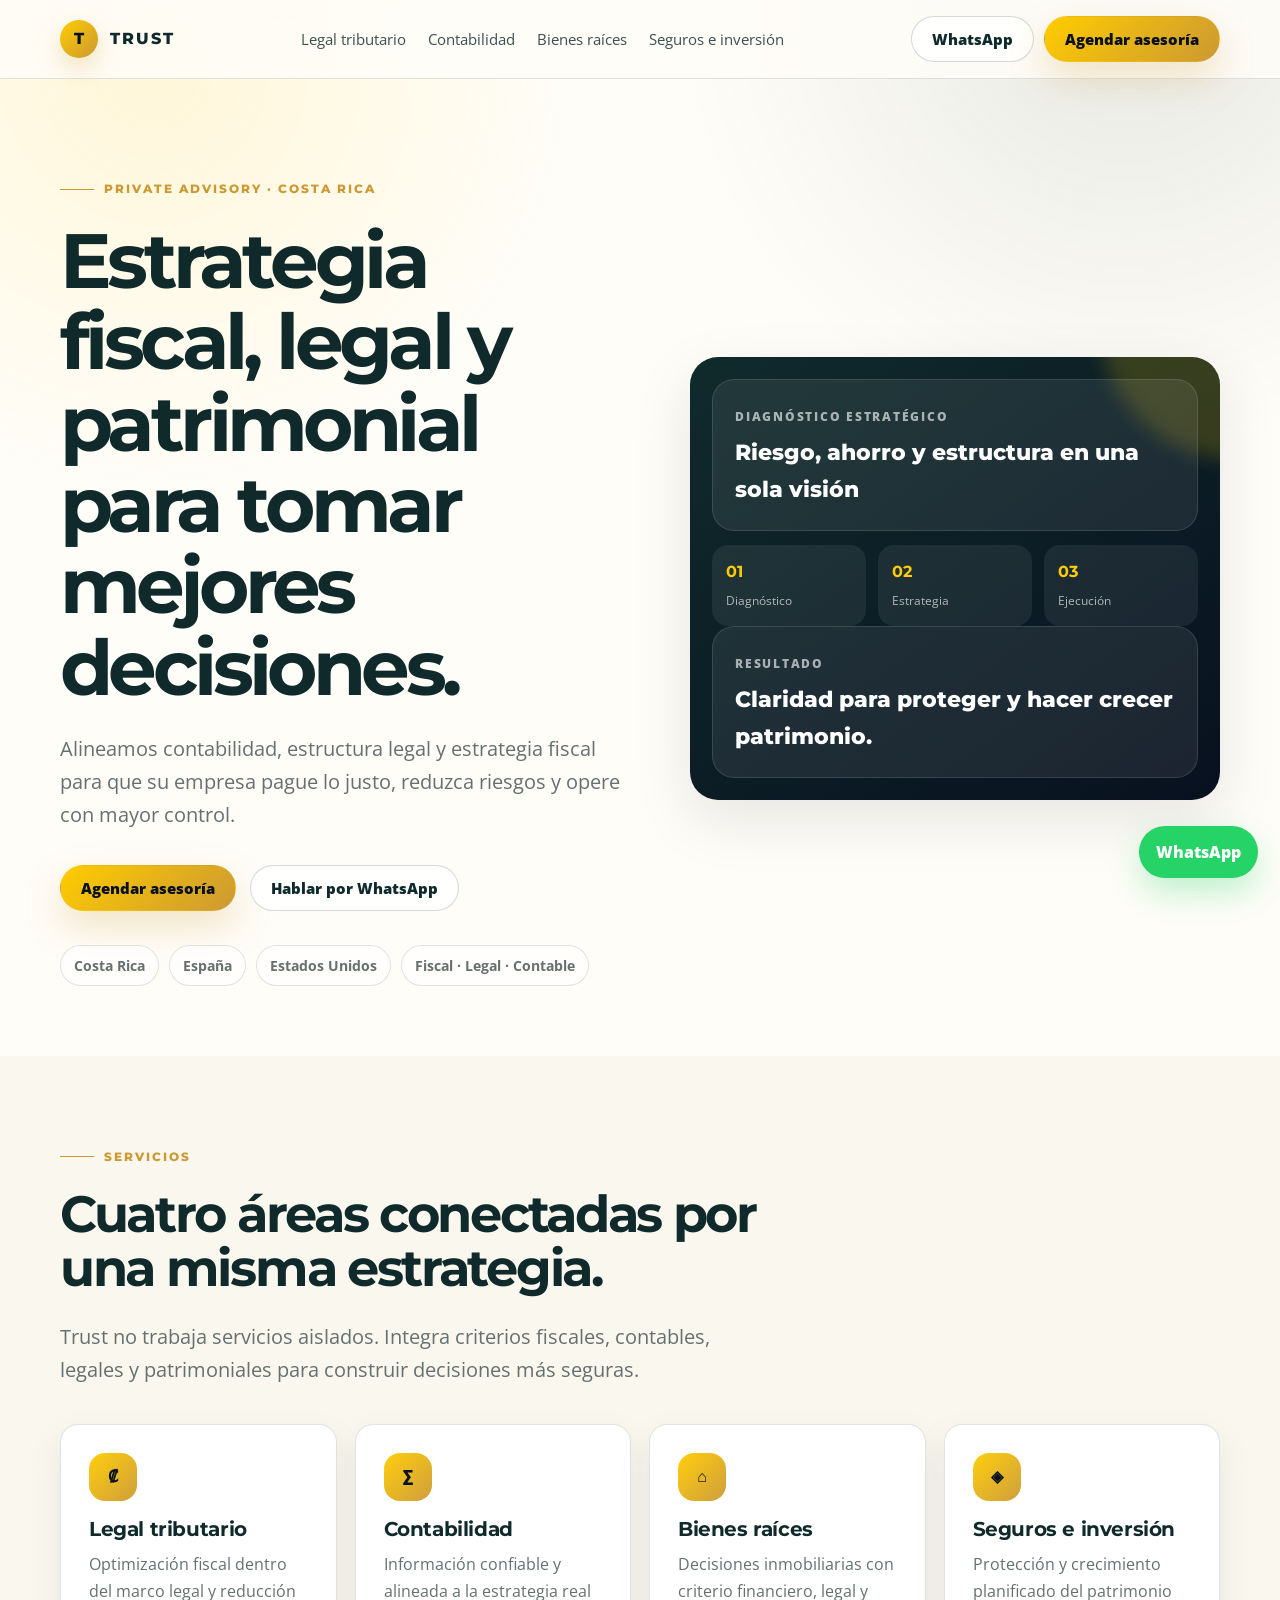
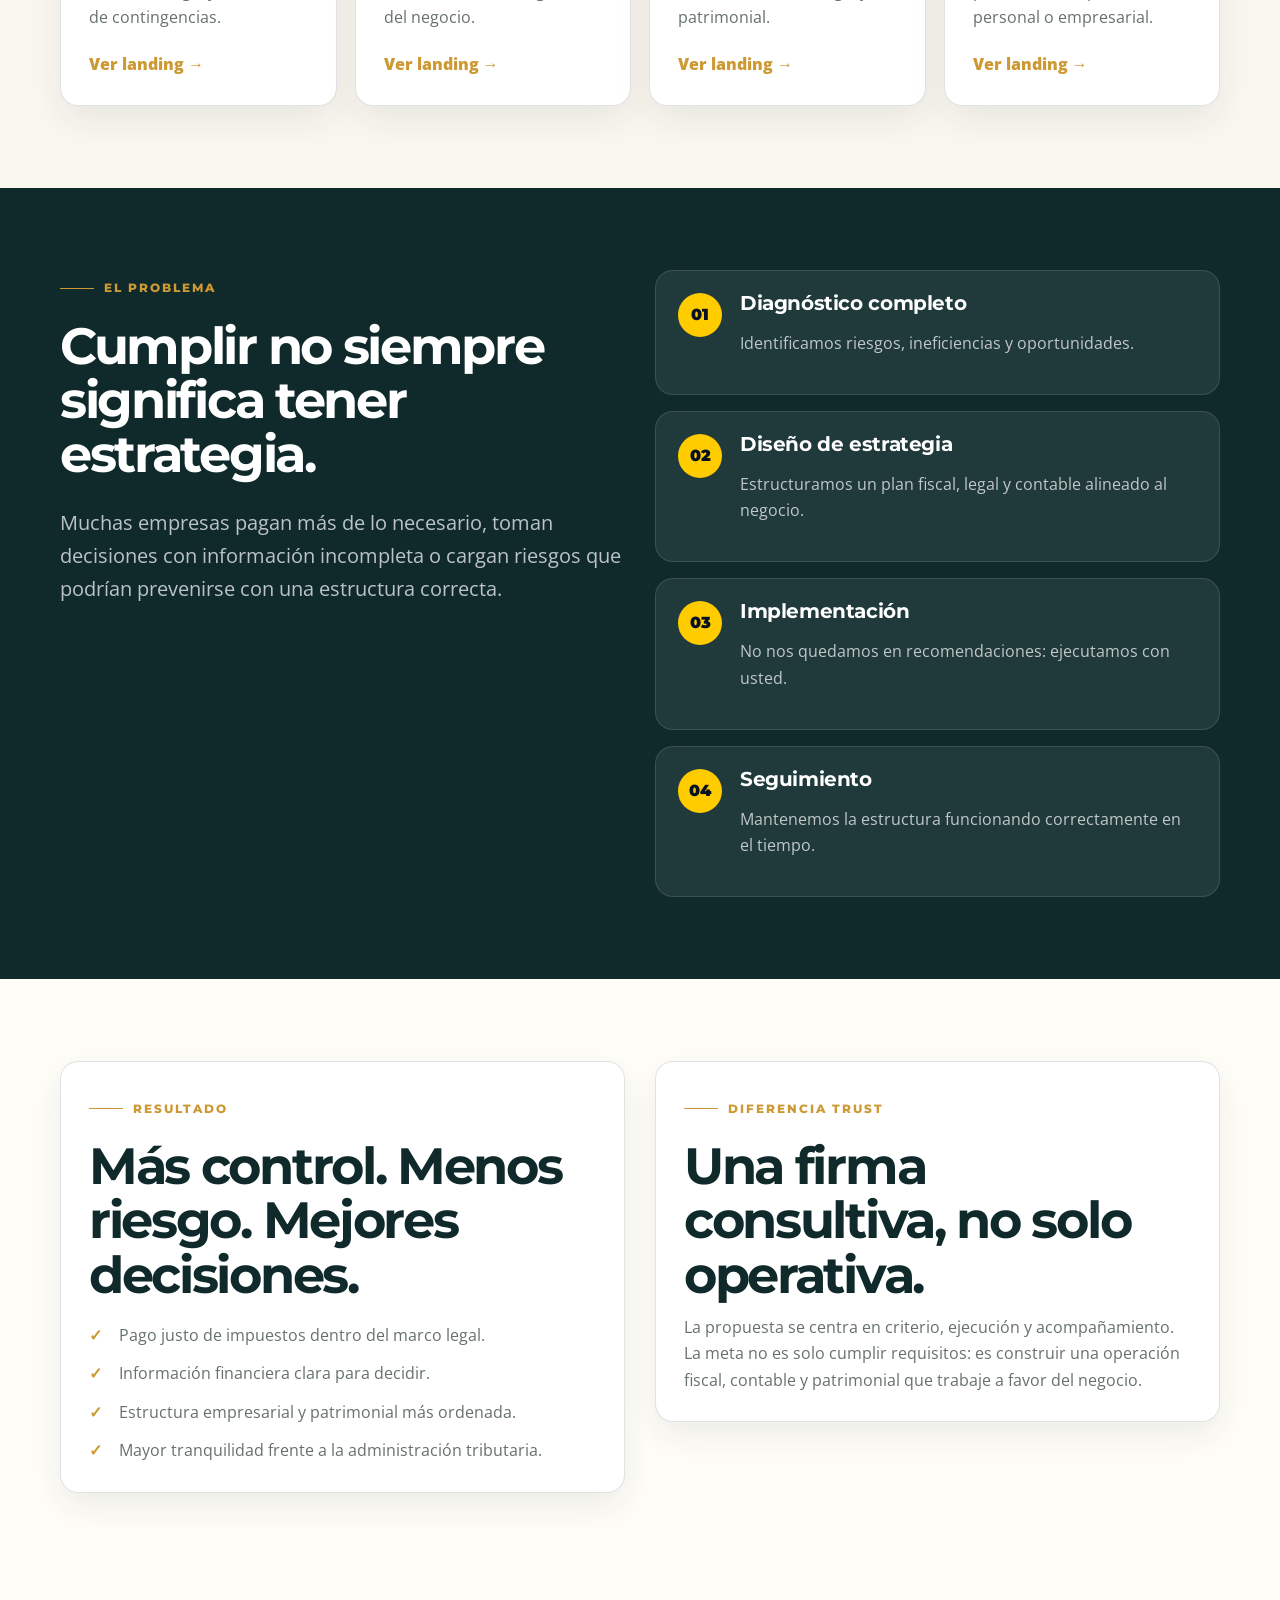
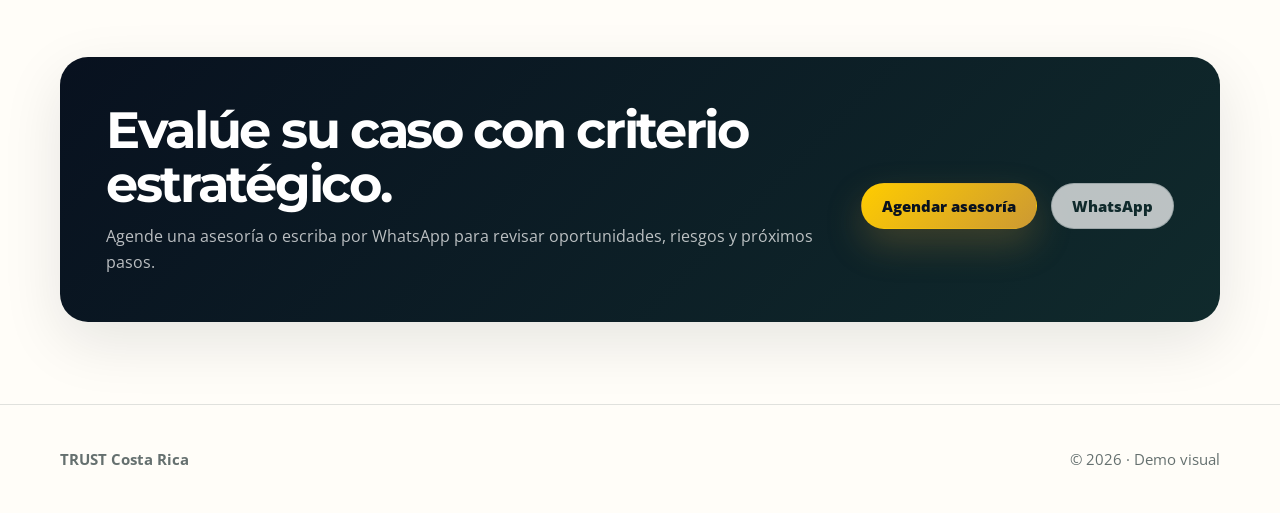
==== index.html @ e2747e9f "Redesign Trust demo site" ====
<!doctype html>
<html lang="es">
<head>
  <meta charset="utf-8">
  <meta name="viewport" content="width=device-width, initial-scale=1">
  <title>Trust Costa Rica | Estrategia fiscal, legal y patrimonial</title>
  <meta name="description" content="Estrategia fiscal, legal, contable y patrimonial para empresas que necesitan claridad, control y protección.">
  <link rel="preconnect" href="https://fonts.googleapis.com">
  <link rel="preconnect" href="https://fonts.gstatic.com" crossorigin>
  <link href="https://fonts.googleapis.com/css2?family=Montserrat:wght@600;700;800&family=Open+Sans:wght@400;600;700;800&family=Roboto+Mono:wght@500;700&display=swap" rel="stylesheet">
  <link rel="stylesheet" href="assets/css/styles.css">
</head>
<body>
  <header class="site-header">
    <div class="container nav">
      <a class="brand" href="index.html"><span class="brand-mark">T</span><span>TRUST</span></a>
      <button class="nav-toggle" data-nav-toggle aria-expanded="false" aria-label="Abrir menú">☰</button>
      <nav class="nav-menu" data-nav-menu>
        <a href="legal-tributario.html">Legal tributario</a>
        <a href="contabilidad.html">Contabilidad</a>
        <a href="bienes-raices.html">Bienes raíces</a>
        <a href="seguros-inversion.html">Seguros e inversión</a>
      </nav>
      <div class="nav-actions">
        <a class="btn btn-secondary" href="#contacto">WhatsApp</a>
        <a class="btn btn-primary" href="#contacto">Agendar asesoría</a>
      </div>
    </div>
  </header>

  <main>
    <section class="hero">
      <div class="container hero-grid">
        <div>
          <span class="eyebrow">Private advisory · Costa Rica</span>
          <h1>Estrategia fiscal, legal y patrimonial para tomar mejores decisiones.</h1>
          <p class="lead">Alineamos contabilidad, estructura legal y estrategia fiscal para que su empresa pague lo justo, reduzca riesgos y opere con mayor control.</p>
          <div class="hero-actions">
            <a class="btn btn-primary" href="#contacto">Agendar asesoría</a>
            <a class="btn btn-secondary" href="#contacto">Hablar por WhatsApp</a>
          </div>
          <div class="proof-strip">
            <span class="proof-pill">Costa Rica</span>
            <span class="proof-pill">España</span>
            <span class="proof-pill">Estados Unidos</span>
            <span class="proof-pill">Fiscal · Legal · Contable</span>
          </div>
        </div>
        <aside class="advisory-panel" aria-label="Panel estratégico Trust">
          <div class="panel-card">
            <span class="panel-label">Diagnóstico estratégico</span>
            <div class="panel-value">Riesgo, ahorro y estructura en una sola visión</div>
          </div>
          <div class="metric-row">
            <div class="metric"><strong>01</strong><span>Diagnóstico</span></div>
            <div class="metric"><strong>02</strong><span>Estrategia</span></div>
            <div class="metric"><strong>03</strong><span>Ejecución</span></div>
          </div>
          <div class="panel-card">
            <span class="panel-label">Resultado</span>
            <div class="panel-value">Claridad para proteger y hacer crecer patrimonio.</div>
          </div>
        </aside>
      </div>
    </section>

    <section class="section section-muted">
      <div class="container">
        <div class="section-head">
          <span class="eyebrow">Servicios</span>
          <h2>Cuatro áreas conectadas por una misma estrategia.</h2>
          <p class="lead">Trust no trabaja servicios aislados. Integra criterios fiscales, contables, legales y patrimoniales para construir decisiones más seguras.</p>
        </div>
        <div class="grid-4">
          <article class="card"><div class="icon">₡</div><h3>Legal tributario</h3><p>Optimización fiscal dentro del marco legal y reducción de contingencias.</p><a class="link-arrow" href="legal-tributario.html">Ver landing →</a></article>
          <article class="card"><div class="icon">∑</div><h3>Contabilidad</h3><p>Información confiable y alineada a la estrategia real del negocio.</p><a class="link-arrow" href="contabilidad.html">Ver landing →</a></article>
          <article class="card"><div class="icon">⌂</div><h3>Bienes raíces</h3><p>Decisiones inmobiliarias con criterio financiero, legal y patrimonial.</p><a class="link-arrow" href="bienes-raices.html">Ver landing →</a></article>
          <article class="card"><div class="icon">◈</div><h3>Seguros e inversión</h3><p>Protección y crecimiento planificado del patrimonio personal o empresarial.</p><a class="link-arrow" href="seguros-inversion.html">Ver landing →</a></article>
        </div>
      </div>
    </section>

    <section class="section section-dark">
      <div class="container grid-2">
        <div>
          <span class="eyebrow">El problema</span>
          <h2>Cumplir no siempre significa tener estrategia.</h2>
          <p class="lead">Muchas empresas pagan más de lo necesario, toman decisiones con información incompleta o cargan riesgos que podrían prevenirse con una estructura correcta.</p>
        </div>
        <div class="process">
          <div class="process-step"><div><h3>Diagnóstico completo</h3><p>Identificamos riesgos, ineficiencias y oportunidades.</p></div></div>
          <div class="process-step"><div><h3>Diseño de estrategia</h3><p>Estructuramos un plan fiscal, legal y contable alineado al negocio.</p></div></div>
          <div class="process-step"><div><h3>Implementación</h3><p>No nos quedamos en recomendaciones: ejecutamos con usted.</p></div></div>
          <div class="process-step"><div><h3>Seguimiento</h3><p>Mantenemos la estructura funcionando correctamente en el tiempo.</p></div></div>
        </div>
      </div>
    </section>

    <section class="section">
      <div class="container grid-2">
        <div class="card">
          <span class="eyebrow">Resultado</span>
          <h2>Más control. Menos riesgo. Mejores decisiones.</h2>
          <ul class="check-list">
            <li>Pago justo de impuestos dentro del marco legal.</li>
            <li>Información financiera clara para decidir.</li>
            <li>Estructura empresarial y patrimonial más ordenada.</li>
            <li>Mayor tranquilidad frente a la administración tributaria.</li>
          </ul>
        </div>
        <div class="card">
          <span class="eyebrow">Diferencia Trust</span>
          <h2>Una firma consultiva, no solo operativa.</h2>
          <p>La propuesta se centra en criterio, ejecución y acompañamiento. La meta no es solo cumplir requisitos: es construir una operación fiscal, contable y patrimonial que trabaje a favor del negocio.</p>
        </div>
      </div>
    </section>

    <section id="contacto" class="section">
      <div class="container cta-band">
        <div>
          <h2>Evalúe su caso con criterio estratégico.</h2>
          <p>Agende una asesoría o escriba por WhatsApp para revisar oportunidades, riesgos y próximos pasos.</p>
        </div>
        <div class="hero-actions">
          <a class="btn btn-primary" href="#">Agendar asesoría</a>
          <a class="btn btn-secondary" href="#">WhatsApp</a>
        </div>
      </div>
    </section>
  </main>

  <a class="floating-whatsapp" href="#contacto">WhatsApp</a>
  <footer class="site-footer"><div class="container footer-grid"><strong>TRUST Costa Rica</strong><span>© <span data-year></span> · Demo visual</span></div></footer>
  <script src="assets/js/main.js"></script>
</body>
</html>
---- assets/css/styles.css ----
/*
  Trust Costa Rica — Modern Premium Trust
  Static demo CSS. Visual system: warm editorial base + deep advisory colors + restrained gold.
*/

:root {
  --trust-ink: #102a2c;
  --trust-ink-2: #183b32;
  --trust-night: #08111f;
  --trust-slate: #2e4057;
  --trust-gold: #cc9933;
  --trust-gold-light: #ffcc00;
  --trust-ivory: #faf7ef;
  --trust-paper: #fffdf8;
  --trust-muted: #65706f;
  --trust-line: rgba(16, 42, 44, 0.13);
  --trust-white: #ffffff;
  --shadow-soft: 0 20px 60px rgba(8, 17, 31, 0.10);
  --shadow-card: 0 14px 35px rgba(16, 42, 44, 0.08);
  --radius-lg: 28px;
  --radius-md: 18px;
  --radius-sm: 12px;
  --container: 1160px;
}

* { box-sizing: border-box; }

html { scroll-behavior: smooth; }

body {
  margin: 0;
  color: var(--trust-ink);
  background: var(--trust-paper);
  font-family: "Open Sans", Roboto, Arial, sans-serif;
  line-height: 1.65;
}

body::before {
  content: "";
  position: fixed;
  inset: 0;
  pointer-events: none;
  background:
    radial-gradient(circle at 12% 8%, rgba(255, 204, 0, 0.12), transparent 26rem),
    radial-gradient(circle at 88% 0%, rgba(24, 59, 50, 0.10), transparent 28rem);
  z-index: -1;
}

a { color: inherit; text-decoration: none; }

img { max-width: 100%; display: block; }

.container {
  width: min(var(--container), calc(100% - 40px));
  margin-inline: auto;
}

.site-header {
  position: sticky;
  top: 0;
  z-index: 50;
  background: rgba(255, 253, 248, 0.86);
  backdrop-filter: blur(18px);
  border-bottom: 1px solid var(--trust-line);
}

.nav {
  min-height: 78px;
  display: flex;
  align-items: center;
  justify-content: space-between;
  gap: 24px;
}

.brand {
  display: inline-flex;
  align-items: center;
  gap: 12px;
  font-family: Montserrat, Arial, sans-serif;
  font-weight: 800;
  letter-spacing: 0.12em;
  color: var(--trust-ink);
}

.brand-mark {
  width: 38px;
  height: 38px;
  display: grid;
  place-items: center;
  border-radius: 50%;
  color: var(--trust-night);
  background: linear-gradient(135deg, var(--trust-gold-light), var(--trust-gold));
  box-shadow: 0 10px 25px rgba(204, 153, 51, 0.28);
  letter-spacing: 0;
}

.nav-menu {
  display: flex;
  align-items: center;
  gap: 22px;
  font-size: 0.94rem;
  color: rgba(16, 42, 44, 0.82);
}

.nav-menu a:hover { color: var(--trust-gold); }

.nav-actions { display: flex; gap: 10px; align-items: center; }

.nav-toggle {
  display: none;
  border: 0;
  background: var(--trust-ink);
  color: white;
  border-radius: 10px;
  padding: 9px 11px;
}

.btn {
  display: inline-flex;
  align-items: center;
  justify-content: center;
  gap: 9px;
  min-height: 46px;
  padding: 0 20px;
  border-radius: 999px;
  font-weight: 800;
  font-size: 0.92rem;
  border: 1px solid transparent;
  transition: transform 180ms ease, box-shadow 180ms ease, background 180ms ease;
}

.btn:hover { transform: translateY(-1px); }

.btn-primary {
  color: var(--trust-night);
  background: linear-gradient(135deg, var(--trust-gold-light), var(--trust-gold));
  box-shadow: 0 16px 36px rgba(204, 153, 51, 0.25);
}

.btn-secondary {
  color: var(--trust-ink);
  border-color: rgba(16, 42, 44, 0.18);
  background: rgba(255, 255, 255, 0.72);
}

.btn-dark {
  color: white;
  background: var(--trust-ink);
}

.hero {
  position: relative;
  padding: 92px 0 70px;
  overflow: hidden;
}

.hero-grid {
  display: grid;
  grid-template-columns: minmax(0, 1.04fr) minmax(360px, 0.96fr);
  gap: 56px;
  align-items: center;
}

.eyebrow {
  display: inline-flex;
  align-items: center;
  gap: 10px;
  margin-bottom: 20px;
  color: var(--trust-gold);
  font-family: Montserrat, Arial, sans-serif;
  font-size: 0.78rem;
  font-weight: 800;
  letter-spacing: 0.16em;
  text-transform: uppercase;
}

.eyebrow::before {
  content: "";
  width: 34px;
  height: 1px;
  background: var(--trust-gold);
}

h1, h2, h3 {
  margin: 0;
  font-family: Montserrat, Arial, sans-serif;
  line-height: 1.06;
  color: var(--trust-ink);
}

h1 { font-size: clamp(2.5rem, 6vw, 5.6rem); letter-spacing: -0.06em; }
h2 { font-size: clamp(2rem, 4vw, 3.4rem); letter-spacing: -0.045em; }
h3 { font-size: 1.22rem; letter-spacing: -0.02em; }

.lead {
  max-width: 680px;
  margin: 24px 0 0;
  color: var(--trust-muted);
  font-size: clamp(1.04rem, 2vw, 1.25rem);
}

.hero-actions { display: flex; flex-wrap: wrap; gap: 14px; margin-top: 34px; }

.proof-strip {
  display: flex;
  flex-wrap: wrap;
  gap: 10px;
  margin-top: 34px;
}

.proof-pill {
  padding: 8px 13px;
  border: 1px solid var(--trust-line);
  border-radius: 999px;
  background: rgba(255, 255, 255, 0.62);
  color: var(--trust-muted);
  font-size: 0.88rem;
  font-weight: 700;
}

.advisory-panel {
  position: relative;
  padding: 22px;
  border-radius: var(--radius-lg);
  background: linear-gradient(145deg, var(--trust-ink), var(--trust-night));
  color: white;
  box-shadow: var(--shadow-soft);
  overflow: hidden;
}

.advisory-panel::before {
  content: "";
  position: absolute;
  inset: -40% -30% auto auto;
  width: 280px;
  height: 280px;
  border-radius: 50%;
  background: rgba(255, 204, 0, 0.18);
  filter: blur(10px);
}

.panel-card {
  position: relative;
  padding: 22px;
  border-radius: 22px;
  background: rgba(255, 255, 255, 0.08);
  border: 1px solid rgba(255, 255, 255, 0.12);
}

.panel-card + .panel-card { margin-top: 14px; }

.panel-label {
  color: rgba(255, 255, 255, 0.62);
  font-size: 0.78rem;
  font-weight: 800;
  letter-spacing: 0.14em;
  text-transform: uppercase;
}

.panel-value {
  margin-top: 7px;
  font-family: Montserrat, Arial, sans-serif;
  font-size: 1.38rem;
  font-weight: 800;
}

.metric-row {
  display: grid;
  grid-template-columns: repeat(3, 1fr);
  gap: 12px;
  margin-top: 14px;
}

.metric {
  padding: 14px;
  border-radius: 16px;
  background: rgba(255, 255, 255, 0.07);
}

.metric strong { display: block; color: var(--trust-gold-light); font-family: Montserrat, Arial, sans-serif; }
.metric span { color: rgba(255, 255, 255, 0.65); font-size: 0.78rem; }

.section { padding: 82px 0; }
.section-muted { background: var(--trust-ivory); }
.section-dark { background: var(--trust-ink); color: white; }
.section-dark h2, .section-dark h3 { color: white; }
.section-dark .lead, .section-dark p { color: rgba(255, 255, 255, 0.72); }

.section-head {
  max-width: 760px;
  margin-bottom: 38px;
}

.grid-4 { display: grid; grid-template-columns: repeat(4, 1fr); gap: 18px; }
.grid-3 { display: grid; grid-template-columns: repeat(3, 1fr); gap: 22px; }
.grid-2 { display: grid; grid-template-columns: repeat(2, 1fr); gap: 30px; align-items: start; }

.card {
  padding: 28px;
  border-radius: var(--radius-md);
  background: var(--trust-white);
  border: 1px solid var(--trust-line);
  box-shadow: var(--shadow-card);
}

.card.dark {
  background: rgba(255, 255, 255, 0.06);
  border-color: rgba(255, 255, 255, 0.12);
}

.icon {
  width: 48px;
  height: 48px;
  display: grid;
  place-items: center;
  margin-bottom: 18px;
  border-radius: 16px;
  color: var(--trust-night);
  background: linear-gradient(135deg, rgba(255, 204, 0, 0.95), rgba(204, 153, 51, 0.95));
  font-weight: 900;
}

.card p { margin: 12px 0 0; color: var(--trust-muted); }
.card.dark p { color: rgba(255, 255, 255, 0.68); }

.link-arrow {
  display: inline-flex;
  margin-top: 20px;
  color: var(--trust-gold);
  font-weight: 800;
}

.process {
  counter-reset: step;
  display: grid;
  gap: 16px;
}

.process-step {
  counter-increment: step;
  display: grid;
  grid-template-columns: auto 1fr;
  gap: 18px;
  padding: 22px;
  border-radius: var(--radius-md);
  background: rgba(255, 255, 255, 0.07);
  border: 1px solid rgba(255, 255, 255, 0.12);
}

.process-step::before {
  content: counter(step, decimal-leading-zero);
  width: 44px;
  height: 44px;
  display: grid;
  place-items: center;
  border-radius: 50%;
  color: var(--trust-night);
  background: var(--trust-gold-light);
  font-family: Montserrat, Arial, sans-serif;
  font-weight: 900;
}

.check-list { list-style: none; padding: 0; margin: 20px 0 0; display: grid; gap: 12px; }
.check-list li { position: relative; padding-left: 30px; color: var(--trust-muted); }
.check-list li::before { content: "✓"; position: absolute; left: 0; color: var(--trust-gold); font-weight: 900; }

.cta-band {
  padding: 46px;
  border-radius: var(--radius-lg);
  background: linear-gradient(135deg, var(--trust-night), var(--trust-ink));
  color: white;
  display: grid;
  grid-template-columns: 1fr auto;
  gap: 24px;
  align-items: center;
  box-shadow: var(--shadow-soft);
}

.cta-band h2 { color: white; }
.cta-band p { color: rgba(255,255,255,.72); margin: 12px 0 0; }

.site-footer {
  padding: 42px 0;
  border-top: 1px solid var(--trust-line);
  background: var(--trust-paper);
}

.footer-grid {
  display: flex;
  justify-content: space-between;
  gap: 30px;
  flex-wrap: wrap;
  color: var(--trust-muted);
  font-size: 0.92rem;
}

.floating-whatsapp {
  position: fixed;
  right: 22px;
  bottom: 22px;
  z-index: 40;
  background: #25d366;
  color: white;
  border-radius: 999px;
  padding: 13px 17px;
  font-weight: 900;
  box-shadow: 0 14px 35px rgba(37, 211, 102, 0.30);
}

.page-hero {
  padding: 78px 0 52px;
  background: linear-gradient(180deg, var(--trust-ivory), var(--trust-paper));
}

.breadcrumb {
  color: var(--trust-muted);
  font-size: 0.9rem;
  margin-bottom: 18px;
}

@media (max-width: 980px) {
  .hero-grid, .grid-2, .cta-band { grid-template-columns: 1fr; }
  .grid-4 { grid-template-columns: repeat(2, 1fr); }
  .grid-3 { grid-template-columns: 1fr; }
  .nav-toggle { display: inline-flex; }
  .nav-menu {
    position: absolute;
    left: 20px;
    right: 20px;
    top: 78px;
    display: none;
    flex-direction: column;
    align-items: stretch;
    padding: 20px;
    border: 1px solid var(--trust-line);
    border-radius: 18px;
    background: var(--trust-paper);
    box-shadow: var(--shadow-card);
  }
  .nav-menu.is-open { display: flex; }
  .nav-actions { display: none; }
}

@media (max-width: 640px) {
  .container { width: min(100% - 28px, var(--container)); }
  .hero { padding-top: 58px; }
  .grid-4 { grid-template-columns: 1fr; }
  .metric-row { grid-template-columns: 1fr; }
  .hero-actions, .cta-band .hero-actions { flex-direction: column; }
  .btn { width: 100%; }
  .cta-band { padding: 28px; }
  .floating-whatsapp { left: 16px; right: 16px; text-align: center; justify-content: center; }
}
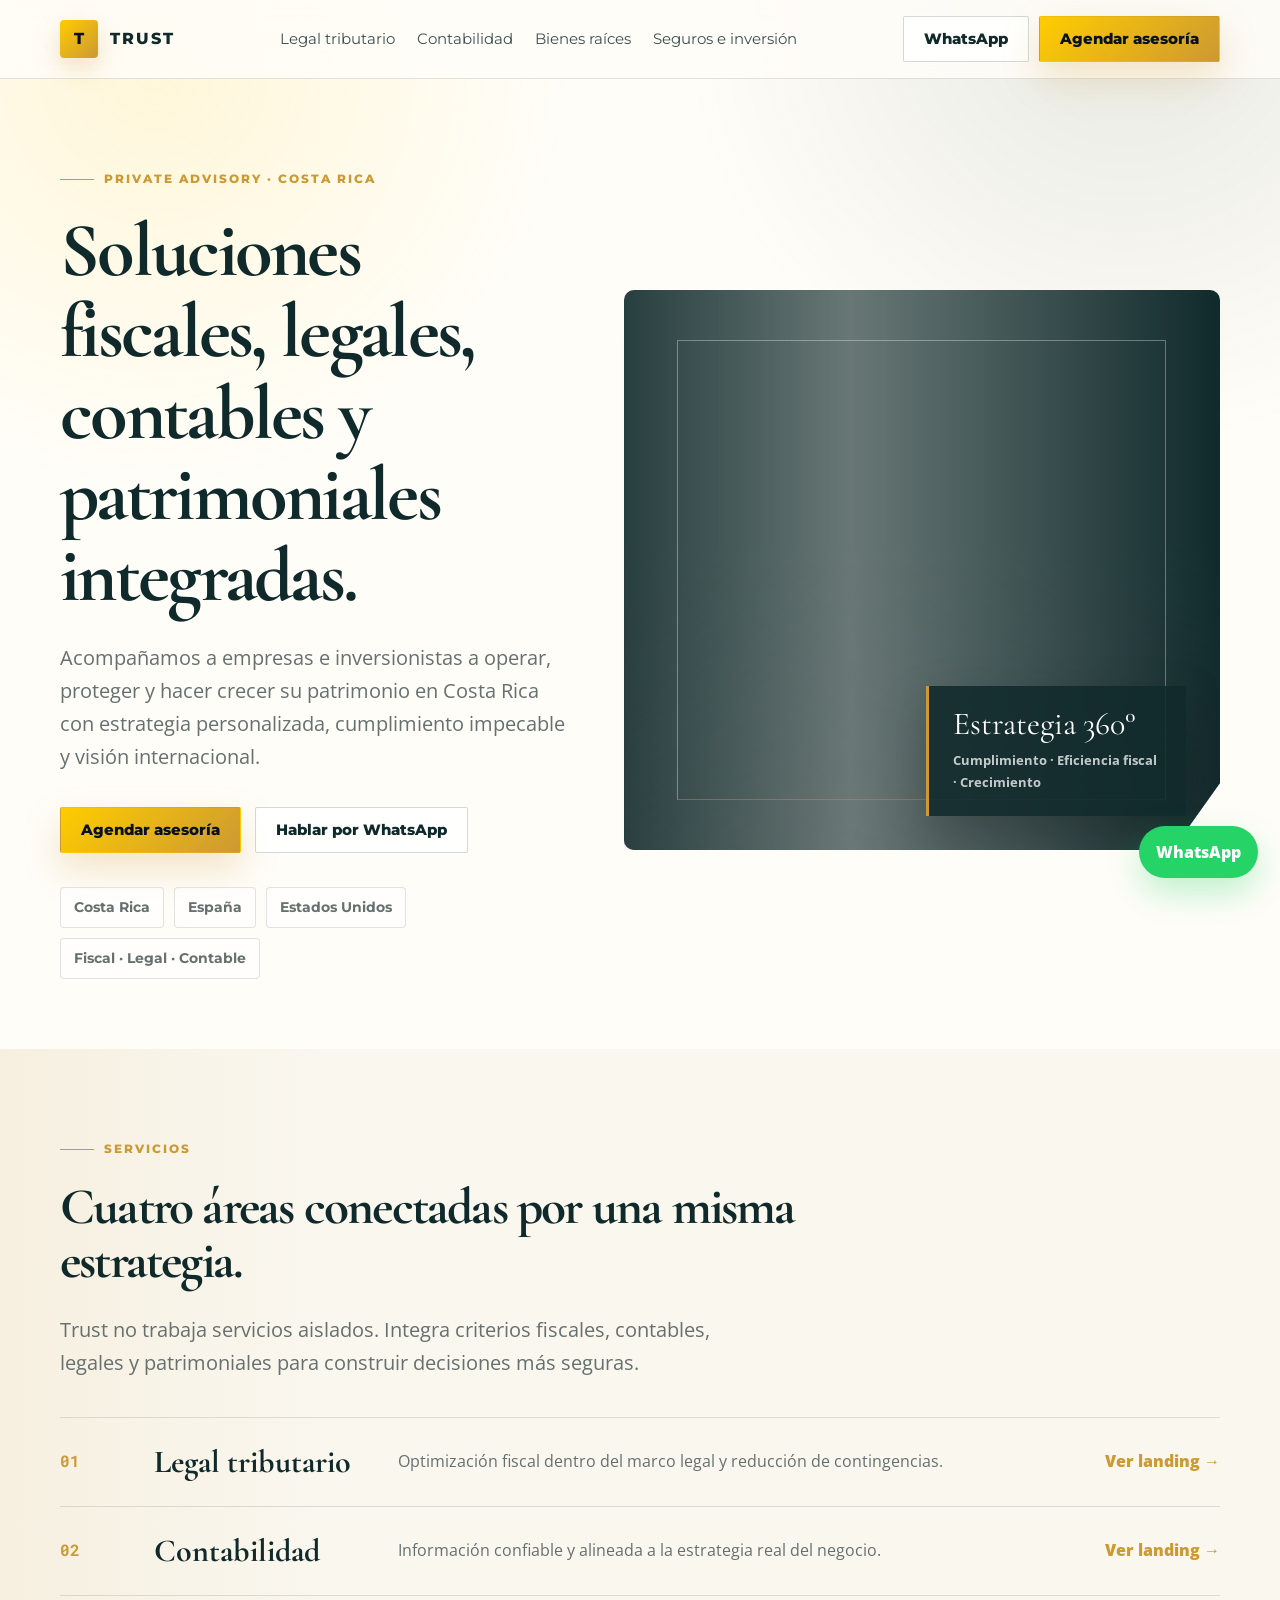
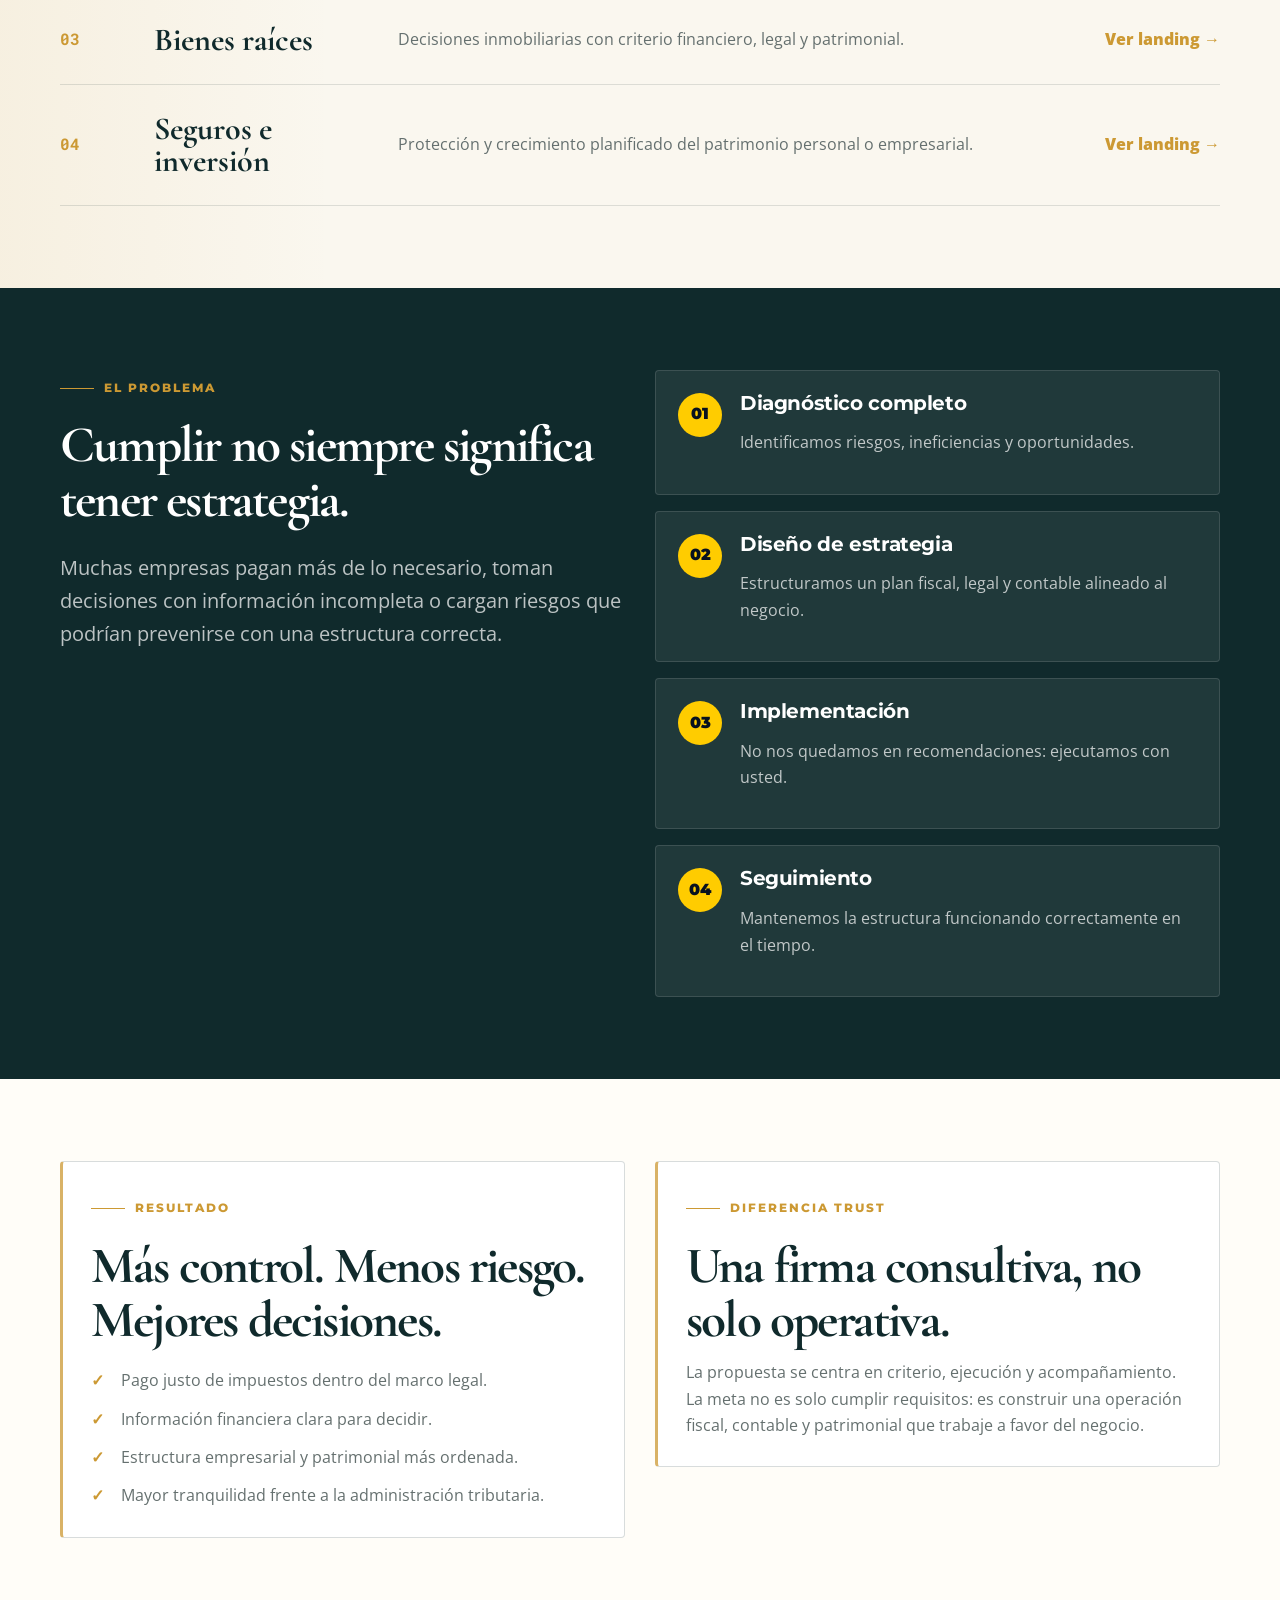
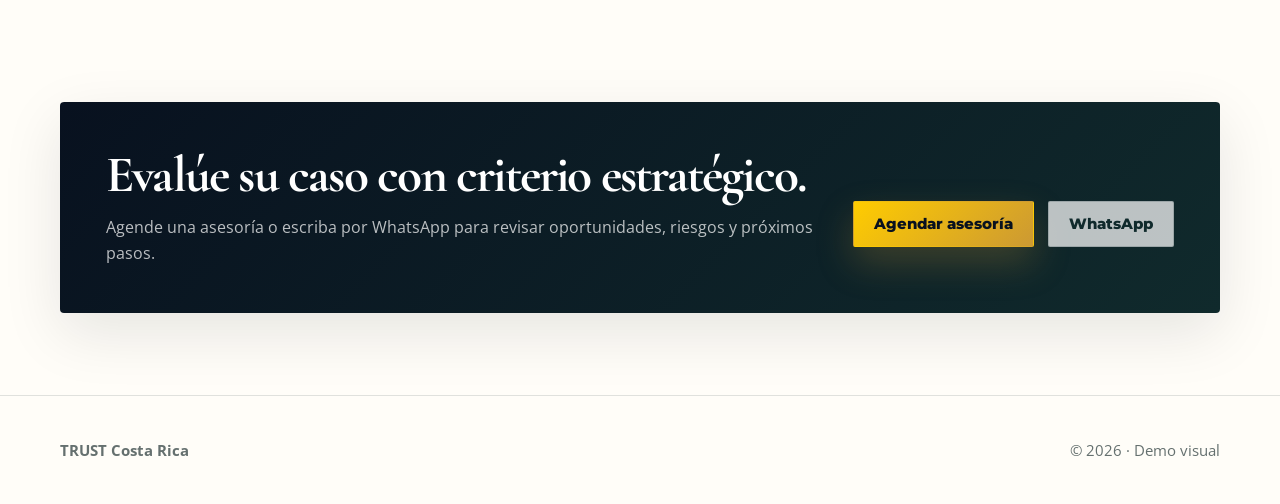
==== commit 029bd451: "Refine Trust visual direction" ====
--- a/index.html
+++ b/index.html
@@ -7,7 +7,7 @@
   <meta name="description" content="Estrategia fiscal, legal, contable y patrimonial para empresas que necesitan claridad, control y protección.">
   <link rel="preconnect" href="https://fonts.googleapis.com">
   <link rel="preconnect" href="https://fonts.gstatic.com" crossorigin>
-  <link href="https://fonts.googleapis.com/css2?family=Montserrat:wght@600;700;800&family=Open+Sans:wght@400;600;700;800&family=Roboto+Mono:wght@500;700&display=swap" rel="stylesheet">
+  <link href="https://fonts.googleapis.com/css2?family=Cormorant+Garamond:wght@600;700&family=Montserrat:wght@600;700;800&family=Open+Sans:wght@400;600;700;800&family=Roboto+Mono:wght@500;700&display=swap" rel="stylesheet">
   <link rel="stylesheet" href="assets/css/styles.css">
 </head>
 <body>
@@ -33,8 +33,8 @@
       <div class="container hero-grid">
         <div>
           <span class="eyebrow">Private advisory · Costa Rica</span>
-          <h1>Estrategia fiscal, legal y patrimonial para tomar mejores decisiones.</h1>
-          <p class="lead">Alineamos contabilidad, estructura legal y estrategia fiscal para que su empresa pague lo justo, reduzca riesgos y opere con mayor control.</p>
+          <h1>Soluciones fiscales, legales, contables y patrimoniales integradas.</h1>
+          <p class="lead">Acompañamos a empresas e inversionistas a operar, proteger y hacer crecer su patrimonio en Costa Rica con estrategia personalizada, cumplimiento impecable y visión internacional.</p>
           <div class="hero-actions">
             <a class="btn btn-primary" href="#contacto">Agendar asesoría</a>
             <a class="btn btn-secondary" href="#contacto">Hablar por WhatsApp</a>
@@ -46,19 +46,11 @@
             <span class="proof-pill">Fiscal · Legal · Contable</span>
           </div>
         </div>
-        <aside class="advisory-panel" aria-label="Panel estratégico Trust">
-          <div class="panel-card">
-            <span class="panel-label">Diagnóstico estratégico</span>
-            <div class="panel-value">Riesgo, ahorro y estructura en una sola visión</div>
-          </div>
-          <div class="metric-row">
-            <div class="metric"><strong>01</strong><span>Diagnóstico</span></div>
-            <div class="metric"><strong>02</strong><span>Estrategia</span></div>
-            <div class="metric"><strong>03</strong><span>Ejecución</span></div>
-          </div>
-          <div class="panel-card">
-            <span class="panel-label">Resultado</span>
-            <div class="panel-value">Claridad para proteger y hacer crecer patrimonio.</div>
+        <aside class="hero-visual" aria-label="Costa Rica y estrategia patrimonial">
+          <div class="cr-photo"></div>
+          <div class="strategy-orbit">
+            <span>Estrategia 360°</span>
+            <small>Cumplimiento · Eficiencia fiscal · Crecimiento</small>
           </div>
         </aside>
       </div>
@@ -71,11 +63,11 @@
           <h2>Cuatro áreas conectadas por una misma estrategia.</h2>
           <p class="lead">Trust no trabaja servicios aislados. Integra criterios fiscales, contables, legales y patrimoniales para construir decisiones más seguras.</p>
         </div>
-        <div class="grid-4">
-          <article class="card"><div class="icon">₡</div><h3>Legal tributario</h3><p>Optimización fiscal dentro del marco legal y reducción de contingencias.</p><a class="link-arrow" href="legal-tributario.html">Ver landing →</a></article>
-          <article class="card"><div class="icon">∑</div><h3>Contabilidad</h3><p>Información confiable y alineada a la estrategia real del negocio.</p><a class="link-arrow" href="contabilidad.html">Ver landing →</a></article>
-          <article class="card"><div class="icon">⌂</div><h3>Bienes raíces</h3><p>Decisiones inmobiliarias con criterio financiero, legal y patrimonial.</p><a class="link-arrow" href="bienes-raices.html">Ver landing →</a></article>
-          <article class="card"><div class="icon">◈</div><h3>Seguros e inversión</h3><p>Protección y crecimiento planificado del patrimonio personal o empresarial.</p><a class="link-arrow" href="seguros-inversion.html">Ver landing →</a></article>
+        <div class="service-list">
+          <a class="service-row" href="legal-tributario.html"><span>01</span><strong>Legal tributario</strong><p>Optimización fiscal dentro del marco legal y reducción de contingencias.</p><em>Ver landing →</em></a>
+          <a class="service-row" href="contabilidad.html"><span>02</span><strong>Contabilidad</strong><p>Información confiable y alineada a la estrategia real del negocio.</p><em>Ver landing →</em></a>
+          <a class="service-row" href="bienes-raices.html"><span>03</span><strong>Bienes raíces</strong><p>Decisiones inmobiliarias con criterio financiero, legal y patrimonial.</p><em>Ver landing →</em></a>
+          <a class="service-row" href="seguros-inversion.html"><span>04</span><strong>Seguros e inversión</strong><p>Protección y crecimiento planificado del patrimonio personal o empresarial.</p><em>Ver landing →</em></a>
         </div>
       </div>
     </section>
--- a/assets/css/styles.css
+++ b/assets/css/styles.css
@@ -451,3 +451,168 @@
   .cta-band { padding: 28px; }
   .floating-whatsapp { left: 16px; right: 16px; text-align: center; justify-content: center; }
 }
+
+/* Refinement after visual review: more editorial, less Bootstrap/card-like, stronger angles. */
+:root {
+  --radius-lg: 10px;
+  --radius-md: 6px;
+  --radius-sm: 3px;
+}
+
+h1, h2 {
+  font-family: "Cormorant Garamond", Georgia, serif;
+  font-weight: 700;
+  letter-spacing: -0.035em;
+}
+
+h3, .brand, .btn, .eyebrow, .nav-menu, .proof-pill {
+  font-family: Montserrat, Arial, sans-serif;
+}
+
+.hero {
+  padding-top: 82px;
+}
+
+.hero-grid {
+  grid-template-columns: minmax(0, 0.92fr) minmax(420px, 1.08fr);
+}
+
+.hero-visual {
+  min-height: 560px;
+  position: relative;
+  overflow: hidden;
+  border-radius: 10px;
+  background: var(--trust-ink);
+  box-shadow: var(--shadow-soft);
+  clip-path: polygon(0 0, 100% 0, 100% 88%, 92% 100%, 0 100%);
+}
+
+.cr-photo {
+  position: absolute;
+  inset: 0;
+  background-image:
+    linear-gradient(90deg, rgba(250,247,239,0.10), rgba(250,247,239,0.38) 38%, rgba(16,42,44,0.04)),
+    linear-gradient(0deg, rgba(16,42,44,0.58), transparent 54%),
+    url("https://images.unsplash.com/photo-1707571854070-72028840176b?q=80&w=1740&auto=format&fit=crop&ixlib=rb-4.1.0");
+  background-size: cover;
+  background-position: center;
+  filter: saturate(0.82) contrast(0.98);
+}
+
+.cr-photo::after {
+  content: "";
+  position: absolute;
+  inset: 9%;
+  border: 1px solid rgba(255, 255, 255, 0.34);
+  border-left-color: rgba(204, 153, 51, 0.78);
+  border-bottom-color: rgba(204, 153, 51, 0.42);
+}
+
+.strategy-orbit {
+  position: absolute;
+  right: 34px;
+  bottom: 34px;
+  max-width: 260px;
+  padding: 22px 24px;
+  color: white;
+  background: rgba(16, 42, 44, 0.88);
+  border-left: 3px solid var(--trust-gold);
+  box-shadow: 0 20px 50px rgba(0,0,0,.22);
+}
+
+.strategy-orbit span {
+  display: block;
+  font-family: "Cormorant Garamond", Georgia, serif;
+  font-size: 2rem;
+  line-height: 1;
+}
+
+.strategy-orbit small {
+  display: block;
+  margin-top: 10px;
+  color: rgba(255,255,255,.75);
+  font-weight: 700;
+}
+
+.card {
+  box-shadow: none;
+  border-radius: 4px;
+  border: 1px solid rgba(16,42,44,.16);
+  border-left: 3px solid rgba(204,153,51,.75);
+}
+
+.service-list {
+  border-top: 1px solid var(--trust-line);
+}
+
+.service-row {
+  display: grid;
+  grid-template-columns: 70px 220px 1fr auto;
+  gap: 24px;
+  align-items: center;
+  padding: 28px 0;
+  border-bottom: 1px solid var(--trust-line);
+}
+
+.service-row span {
+  color: var(--trust-gold);
+  font-family: "Roboto Mono", monospace;
+  font-weight: 700;
+}
+
+.service-row strong {
+  font-family: "Cormorant Garamond", Georgia, serif;
+  font-size: 2rem;
+  line-height: 1;
+  color: var(--trust-ink);
+}
+
+.service-row p {
+  margin: 0;
+  color: var(--trust-muted);
+}
+
+.service-row em {
+  color: var(--trust-gold);
+  font-style: normal;
+  font-weight: 800;
+  white-space: nowrap;
+}
+
+.service-row:hover strong,
+.service-row:hover em {
+  color: var(--trust-ink-2);
+}
+
+.process-step,
+.panel-card,
+.metric,
+.cta-band,
+.btn,
+.proof-pill,
+.brand-mark {
+  border-radius: 4px;
+}
+
+.btn {
+  border-radius: 2px;
+  text-transform: none;
+}
+
+.section-muted {
+  background:
+    linear-gradient(90deg, rgba(204,153,51,.08), transparent 26%),
+    var(--trust-ivory);
+}
+
+@media (max-width: 980px) {
+  .hero-grid { grid-template-columns: 1fr; }
+  .hero-visual { min-height: 420px; }
+  .service-row { grid-template-columns: 52px 1fr; }
+  .service-row p, .service-row em { grid-column: 2; }
+}
+
+@media (max-width: 640px) {
+  .hero-visual { min-height: 340px; }
+  .strategy-orbit { left: 18px; right: 18px; bottom: 18px; }
+}
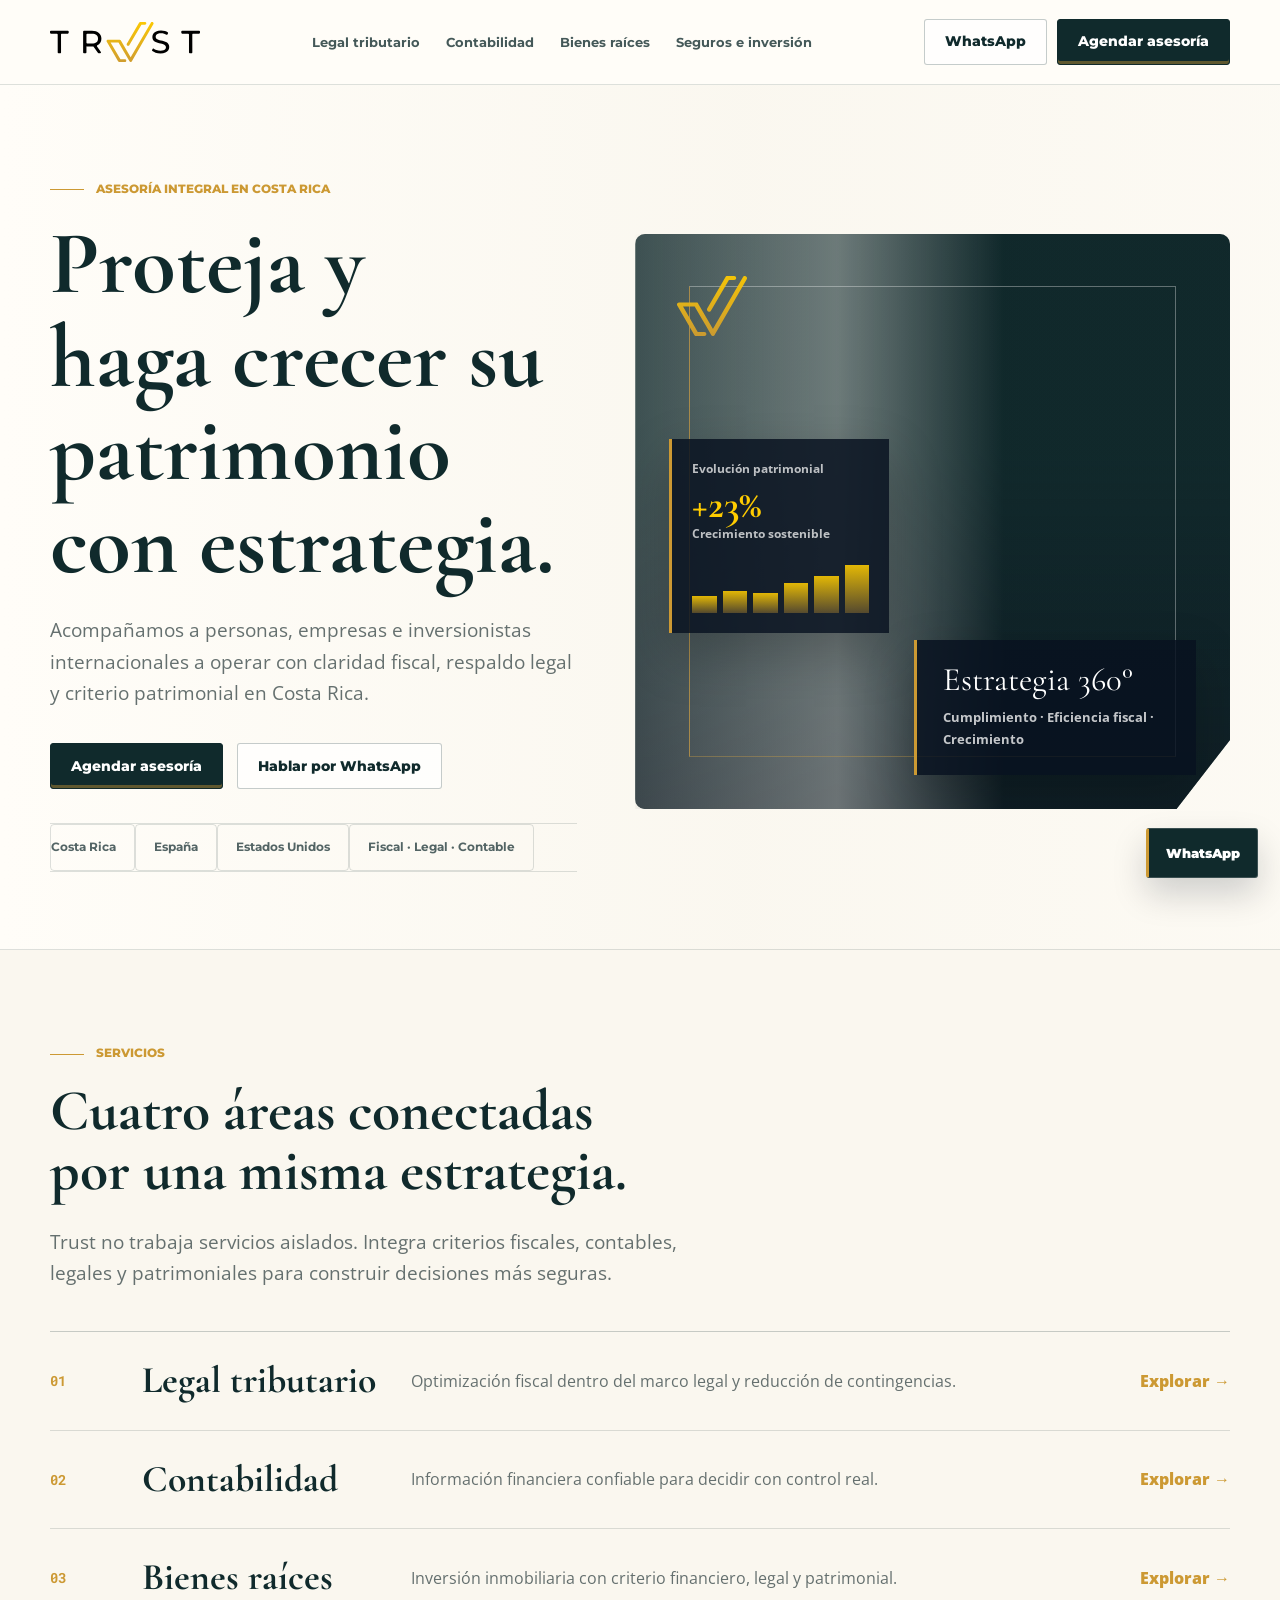
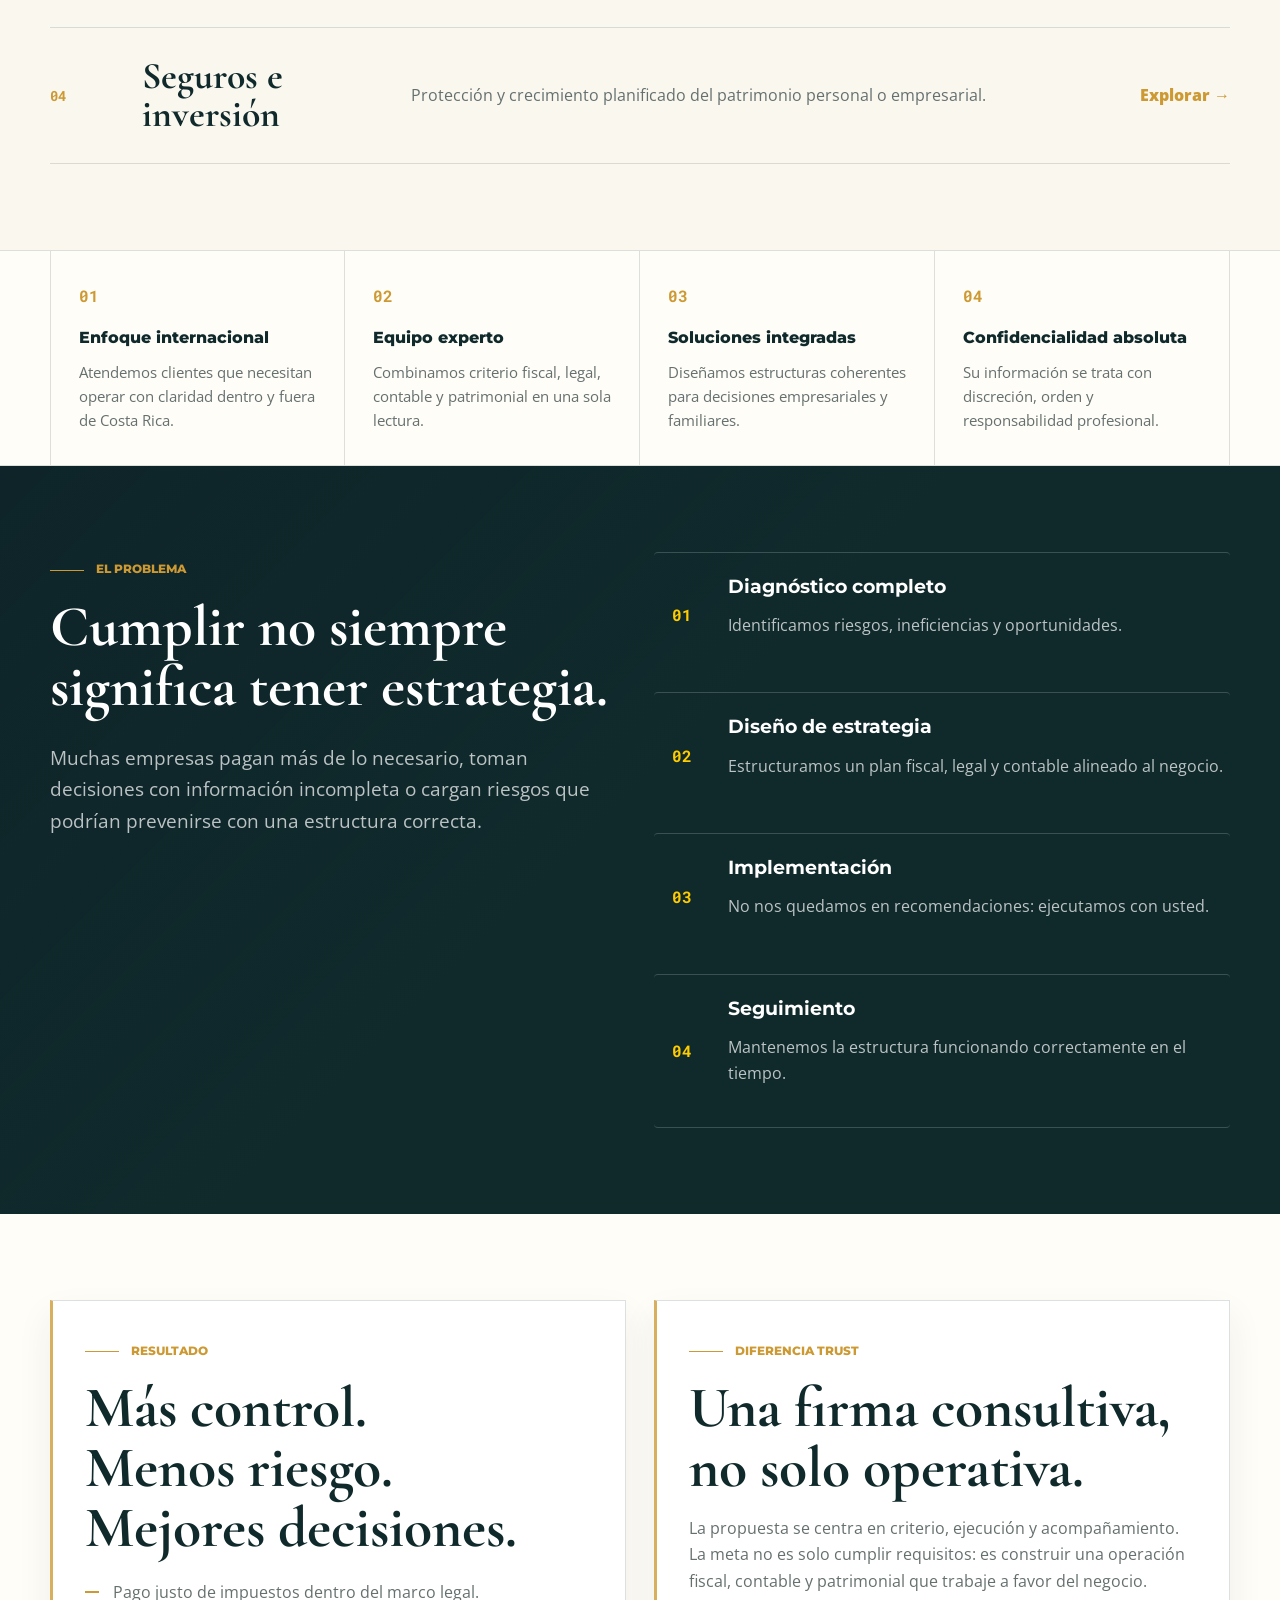
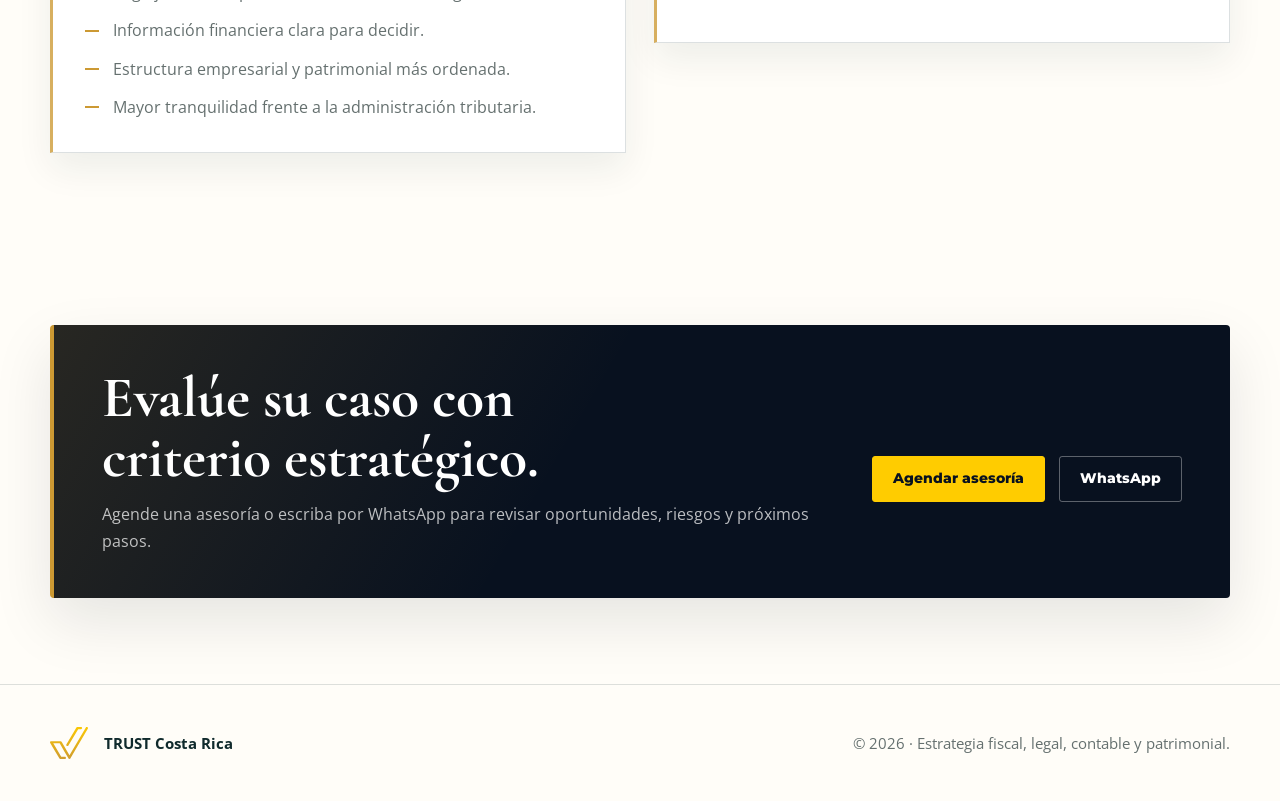
==== commit 70754e6a: "Polish Trust premium site design" ====
--- a/index.html
+++ b/index.html
@@ -13,7 +13,9 @@
 <body>
   <header class="site-header">
     <div class="container nav">
-      <a class="brand" href="index.html"><span class="brand-mark">T</span><span>TRUST</span></a>
+      <a class="brand" href="index.html" aria-label="TRUST Costa Rica">
+        <img src="assets/img/logo%20trust%20gold.svg" alt="TRUST">
+      </a>
       <button class="nav-toggle" data-nav-toggle aria-expanded="false" aria-label="Abrir menú">☰</button>
       <nav class="nav-menu" data-nav-menu>
         <a href="legal-tributario.html">Legal tributario</a>
@@ -31,10 +33,10 @@
   <main>
     <section class="hero">
       <div class="container hero-grid">
-        <div>
-          <span class="eyebrow">Private advisory · Costa Rica</span>
-          <h1>Soluciones fiscales, legales, contables y patrimoniales integradas.</h1>
-          <p class="lead">Acompañamos a empresas e inversionistas a operar, proteger y hacer crecer su patrimonio en Costa Rica con estrategia personalizada, cumplimiento impecable y visión internacional.</p>
+        <div class="hero-copy">
+          <span class="eyebrow">Asesoría integral en Costa Rica</span>
+          <h1>Proteja y haga crecer su patrimonio con estrategia.</h1>
+          <p class="lead">Acompañamos a personas, empresas e inversionistas internacionales a operar con claridad fiscal, respaldo legal y criterio patrimonial en Costa Rica.</p>
           <div class="hero-actions">
             <a class="btn btn-primary" href="#contacto">Agendar asesoría</a>
             <a class="btn btn-secondary" href="#contacto">Hablar por WhatsApp</a>
@@ -48,6 +50,20 @@
         </div>
         <aside class="hero-visual" aria-label="Costa Rica y estrategia patrimonial">
           <div class="cr-photo"></div>
+          <img class="hero-symbol" src="assets/img/logo%20trust%20symbol%20only%20gold.svg" alt="" aria-hidden="true">
+          <div class="growth-card" aria-hidden="true">
+            <span>Evolución patrimonial</span>
+            <strong>+23%</strong>
+            <small>Crecimiento sostenible</small>
+            <div class="bar-chart">
+              <i style="height: 32%;"></i>
+              <i style="height: 42%;"></i>
+              <i style="height: 38%;"></i>
+              <i style="height: 58%;"></i>
+              <i style="height: 72%;"></i>
+              <i style="height: 92%;"></i>
+            </div>
+          </div>
           <div class="strategy-orbit">
             <span>Estrategia 360°</span>
             <small>Cumplimiento · Eficiencia fiscal · Crecimiento</small>
@@ -64,10 +80,21 @@
           <p class="lead">Trust no trabaja servicios aislados. Integra criterios fiscales, contables, legales y patrimoniales para construir decisiones más seguras.</p>
         </div>
         <div class="service-list">
-          <a class="service-row" href="legal-tributario.html"><span>01</span><strong>Legal tributario</strong><p>Optimización fiscal dentro del marco legal y reducción de contingencias.</p><em>Ver landing →</em></a>
-          <a class="service-row" href="contabilidad.html"><span>02</span><strong>Contabilidad</strong><p>Información confiable y alineada a la estrategia real del negocio.</p><em>Ver landing →</em></a>
-          <a class="service-row" href="bienes-raices.html"><span>03</span><strong>Bienes raíces</strong><p>Decisiones inmobiliarias con criterio financiero, legal y patrimonial.</p><em>Ver landing →</em></a>
-          <a class="service-row" href="seguros-inversion.html"><span>04</span><strong>Seguros e inversión</strong><p>Protección y crecimiento planificado del patrimonio personal o empresarial.</p><em>Ver landing →</em></a>
+          <a class="service-row" href="legal-tributario.html"><span>01</span><strong>Legal tributario</strong><p>Optimización fiscal dentro del marco legal y reducción de contingencias.</p><em>Explorar →</em></a>
+          <a class="service-row" href="contabilidad.html"><span>02</span><strong>Contabilidad</strong><p>Información financiera confiable para decidir con control real.</p><em>Explorar →</em></a>
+          <a class="service-row" href="bienes-raices.html"><span>03</span><strong>Bienes raíces</strong><p>Inversión inmobiliaria con criterio financiero, legal y patrimonial.</p><em>Explorar →</em></a>
+          <a class="service-row" href="seguros-inversion.html"><span>04</span><strong>Seguros e inversión</strong><p>Protección y crecimiento planificado del patrimonio personal o empresarial.</p><em>Explorar →</em></a>
+        </div>
+      </div>
+    </section>
+
+    <section class="trust-strip" aria-label="Principios de confianza de Trust">
+      <div class="container">
+        <div class="trust-principles">
+          <div class="principle"><span>01</span><strong>Enfoque internacional</strong><p>Atendemos clientes que necesitan operar con claridad dentro y fuera de Costa Rica.</p></div>
+          <div class="principle"><span>02</span><strong>Equipo experto</strong><p>Combinamos criterio fiscal, legal, contable y patrimonial en una sola lectura.</p></div>
+          <div class="principle"><span>03</span><strong>Soluciones integradas</strong><p>Diseñamos estructuras coherentes para decisiones empresariales y familiares.</p></div>
+          <div class="principle"><span>04</span><strong>Confidencialidad absoluta</strong><p>Su información se trata con discreción, orden y responsabilidad profesional.</p></div>
         </div>
       </div>
     </section>
@@ -90,7 +117,7 @@
 
     <section class="section">
       <div class="container grid-2">
-        <div class="card">
+        <div class="editorial-card">
           <span class="eyebrow">Resultado</span>
           <h2>Más control. Menos riesgo. Mejores decisiones.</h2>
           <ul class="check-list">
@@ -100,7 +127,7 @@
             <li>Mayor tranquilidad frente a la administración tributaria.</li>
           </ul>
         </div>
-        <div class="card">
+        <div class="editorial-card">
           <span class="eyebrow">Diferencia Trust</span>
           <h2>Una firma consultiva, no solo operativa.</h2>
           <p>La propuesta se centra en criterio, ejecución y acompañamiento. La meta no es solo cumplir requisitos: es construir una operación fiscal, contable y patrimonial que trabaje a favor del negocio.</p>
@@ -123,7 +150,12 @@
   </main>
 
   <a class="floating-whatsapp" href="#contacto">WhatsApp</a>
-  <footer class="site-footer"><div class="container footer-grid"><strong>TRUST Costa Rica</strong><span>© <span data-year></span> · Demo visual</span></div></footer>
+  <footer class="site-footer">
+    <div class="container footer-grid">
+      <div class="footer-brand"><img src="assets/img/logo%20trust%20symbol%20only%20gold.svg" alt="" aria-hidden="true"><strong>TRUST Costa Rica</strong></div>
+      <span>© <span data-year></span> · Estrategia fiscal, legal, contable y patrimonial.</span>
+    </div>
+  </footer>
   <script src="assets/js/main.js"></script>
 </body>
 </html>
--- a/assets/css/styles.css
+++ b/assets/css/styles.css
@@ -1,6 +1,6 @@
 /*
   Trust Costa Rica — Modern Premium Trust
-  Static demo CSS. Visual system: warm editorial base + deep advisory colors + restrained gold.
+  Static site visual system: editorial, refined, restrained gold, deep advisory colors.
 */
 
 :root {
@@ -39,10 +39,9 @@
   content: "";
   position: fixed;
   inset: 0;
+  display: none;
   pointer-events: none;
-  background:
-    radial-gradient(circle at 12% 8%, rgba(255, 204, 0, 0.12), transparent 26rem),
-    radial-gradient(circle at 88% 0%, rgba(24, 59, 50, 0.10), transparent 28rem);
+  background: none;
   z-index: -1;
 }
 
@@ -188,9 +187,9 @@
   color: var(--trust-ink);
 }
 
-h1 { font-size: clamp(2.5rem, 6vw, 5.6rem); letter-spacing: -0.06em; }
-h2 { font-size: clamp(2rem, 4vw, 3.4rem); letter-spacing: -0.045em; }
-h3 { font-size: 1.22rem; letter-spacing: -0.02em; }
+h1 { font-size: clamp(2.5rem, 6vw, 5.6rem); letter-spacing: 0; }
+h2 { font-size: clamp(2rem, 4vw, 3.4rem); letter-spacing: 0; }
+h3 { font-size: 1.22rem; letter-spacing: 0; }
 
 .lead {
   max-width: 680px;
@@ -462,7 +461,7 @@
 h1, h2 {
   font-family: "Cormorant Garamond", Georgia, serif;
   font-weight: 700;
-  letter-spacing: -0.035em;
+  letter-spacing: 0;
 }
 
 h3, .brand, .btn, .eyebrow, .nav-menu, .proof-pill {
@@ -616,3 +615,772 @@
   .hero-visual { min-height: 340px; }
   .strategy-orbit { left: 18px; right: 18px; bottom: 18px; }
 }
+
+/* Premium implementation layer: unified identity, editorial spacing, restrained UI. */
+:root {
+  --trust-ink: #102a2c;
+  --trust-ink-2: #183b32;
+  --trust-night: #08111f;
+  --trust-slate: #2e4057;
+  --trust-gold: #cc9933;
+  --trust-gold-light: #ffcc00;
+  --trust-ivory: #faf7ef;
+  --trust-paper: #fffdf8;
+  --trust-white: #ffffff;
+  --trust-muted: #65706f;
+  --trust-line: rgba(16, 42, 44, 0.14);
+  --trust-line-strong: rgba(16, 42, 44, 0.22);
+  --shadow-soft: 0 24px 60px rgba(8, 17, 31, 0.10);
+  --shadow-card: 0 16px 34px rgba(16, 42, 44, 0.07);
+  --radius-lg: 4px;
+  --radius-md: 4px;
+  --radius-sm: 3px;
+  --container: 1180px;
+}
+
+body {
+  color: var(--trust-ink);
+  background: var(--trust-paper);
+}
+
+body::before {
+  display: none;
+}
+
+h1,
+h2,
+h3,
+.brand,
+.eyebrow,
+.nav-menu,
+.proof-pill {
+  letter-spacing: 0;
+}
+
+.container {
+  width: min(var(--container), calc(100% - 40px));
+}
+
+.site-header {
+  background: rgba(255, 253, 248, 0.94);
+  border-bottom: 1px solid var(--trust-line);
+  backdrop-filter: blur(16px);
+}
+
+.nav {
+  min-height: 82px;
+  gap: 26px;
+}
+
+.brand {
+  flex: 0 0 auto;
+  gap: 0;
+}
+
+.brand img {
+  width: 150px;
+  height: auto;
+}
+
+.brand-mark,
+.brand span:not(.brand-mark) {
+  display: none;
+}
+
+.nav-menu {
+  justify-content: center;
+  gap: 26px;
+  font-size: 0.84rem;
+  font-weight: 700;
+  color: rgba(16, 42, 44, 0.78);
+}
+
+.nav-menu a {
+  position: relative;
+  padding: 31px 0;
+}
+
+.nav-menu a::after {
+  content: "";
+  position: absolute;
+  left: 0;
+  right: 0;
+  bottom: 22px;
+  height: 1px;
+  background: var(--trust-gold);
+  transform: scaleX(0);
+  transform-origin: left;
+  transition: transform 180ms ease;
+}
+
+.nav-menu a:hover,
+.nav-menu a[aria-current="page"] {
+  color: var(--trust-ink);
+}
+
+.nav-menu a:hover::after,
+.nav-menu a[aria-current="page"]::after {
+  transform: scaleX(1);
+}
+
+.nav-actions {
+  gap: 10px;
+}
+
+.nav-toggle {
+  width: 44px;
+  height: 44px;
+  place-items: center;
+  border: 1px solid var(--trust-line-strong);
+  border-radius: 4px;
+  color: var(--trust-ink);
+  background: transparent;
+  font-size: 1.35rem;
+  line-height: 1;
+}
+
+.btn {
+  min-height: 46px;
+  padding: 0 20px;
+  border-radius: 3px;
+  font-family: Montserrat, Arial, sans-serif;
+  font-size: 0.88rem;
+  font-weight: 800;
+  white-space: nowrap;
+  transition: background 180ms ease, border-color 180ms ease, color 180ms ease, transform 180ms ease;
+}
+
+.btn-primary {
+  color: var(--trust-white);
+  background: var(--trust-ink);
+  border-color: var(--trust-ink);
+  box-shadow: inset 0 -3px 0 rgba(204, 153, 51, 0.42);
+}
+
+.btn-primary:hover {
+  background: var(--trust-night);
+  border-color: var(--trust-night);
+}
+
+.btn-secondary {
+  color: var(--trust-ink);
+  background: rgba(255, 255, 255, 0.72);
+  border-color: rgba(16, 42, 44, 0.24);
+}
+
+.btn-secondary:hover {
+  border-color: var(--trust-gold);
+}
+
+.hero {
+  padding: 86px 0 78px;
+  background:
+    linear-gradient(90deg, var(--trust-paper) 0%, rgba(250, 247, 239, 0.94) 58%, rgba(250, 247, 239, 0.52) 100%),
+    var(--trust-paper);
+}
+
+.hero::after,
+.page-hero::after {
+  content: "";
+  position: absolute;
+  left: 0;
+  right: 0;
+  bottom: 0;
+  height: 1px;
+  background: var(--trust-line);
+}
+
+.hero-grid {
+  grid-template-columns: minmax(0, 0.94fr) minmax(430px, 1.06fr);
+  gap: 58px;
+}
+
+.hero-copy {
+  max-width: 650px;
+}
+
+.eyebrow {
+  gap: 12px;
+  margin-bottom: 18px;
+  font-size: 0.74rem;
+}
+
+h1,
+h2,
+h3 {
+  line-height: 1.04;
+  text-wrap: balance;
+}
+
+h1 {
+  font-size: clamp(3rem, 7vw, 5.9rem);
+}
+
+h2 {
+  font-size: clamp(2.25rem, 4.5vw, 4rem);
+}
+
+h3 {
+  font-size: 1.16rem;
+}
+
+.lead {
+  max-width: 690px;
+  color: var(--trust-muted);
+  font-size: clamp(1.02rem, 1.7vw, 1.2rem);
+}
+
+.proof-strip {
+  gap: 0;
+  border-top: 1px solid var(--trust-line);
+  border-bottom: 1px solid var(--trust-line);
+}
+
+.proof-pill {
+  padding: 12px 18px;
+  border-right: 1px solid var(--trust-line);
+  color: rgba(16, 42, 44, 0.72);
+  background: transparent;
+  font-size: 0.78rem;
+}
+
+.proof-pill:first-child {
+  padding-left: 0;
+}
+
+.hero-visual {
+  min-height: 575px;
+  background: var(--trust-ink);
+  box-shadow: var(--shadow-soft);
+  clip-path: polygon(0 0, 100% 0, 100% 88%, 91% 100%, 0 100%);
+}
+
+.cr-photo {
+  background-image:
+    linear-gradient(90deg, rgba(250, 247, 239, 0.20), rgba(250, 247, 239, 0.40) 34%, rgba(16, 42, 44, 0.18) 62%),
+    linear-gradient(0deg, rgba(8, 17, 31, 0.66), rgba(8, 17, 31, 0.08) 62%),
+    url("https://images.unsplash.com/photo-1707571854070-72028840176b?q=80&w=1740&auto=format&fit=crop&ixlib=rb-4.1.0");
+  background-position: center;
+  filter: saturate(0.82) contrast(0.98);
+}
+
+.hero-visual::after {
+  inset: 9%;
+  pointer-events: none;
+}
+
+.hero-symbol {
+  position: absolute;
+  top: 42px;
+  left: 42px;
+  width: 70px;
+  opacity: 0.96;
+  z-index: 2;
+}
+
+.strategy-orbit,
+.growth-card {
+  position: absolute;
+  z-index: 3;
+  color: var(--trust-white);
+  background: rgba(8, 17, 31, 0.84);
+  border-left: 3px solid var(--trust-gold);
+  box-shadow: 0 20px 50px rgba(0, 0, 0, 0.22);
+}
+
+.strategy-orbit {
+  right: 34px;
+  bottom: 34px;
+  max-width: 282px;
+  padding: 24px 26px;
+}
+
+.strategy-orbit span {
+  display: block;
+  font-family: "Cormorant Garamond", Georgia, serif;
+  font-size: 2.05rem;
+  line-height: 1;
+}
+
+.strategy-orbit small {
+  display: block;
+  margin-top: 10px;
+  color: rgba(255, 255, 255, 0.76);
+  font-weight: 700;
+}
+
+.growth-card {
+  left: 34px;
+  bottom: 176px;
+  width: 220px;
+  padding: 20px;
+}
+
+.growth-card span,
+.growth-card small {
+  display: block;
+  color: rgba(255, 255, 255, 0.72);
+  font-size: 0.78rem;
+  font-weight: 700;
+}
+
+.growth-card strong {
+  display: block;
+  margin-top: 6px;
+  color: var(--trust-gold-light);
+  font-family: "Cormorant Garamond", Georgia, serif;
+  font-size: 2.45rem;
+  line-height: 1;
+}
+
+.bar-chart {
+  height: 52px;
+  display: grid;
+  grid-template-columns: repeat(6, 1fr);
+  align-items: end;
+  gap: 6px;
+  margin-top: 16px;
+}
+
+.bar-chart i {
+  display: block;
+  min-height: 12px;
+  background: linear-gradient(180deg, rgba(255, 204, 0, 0.88), rgba(204, 153, 51, 0.35));
+}
+
+.section {
+  padding: 86px 0;
+}
+
+.section-muted {
+  background: var(--trust-ivory);
+}
+
+.section-dark {
+  background:
+    linear-gradient(135deg, rgba(8, 17, 31, 0.24), transparent 48%),
+    var(--trust-ink);
+}
+
+.section-head {
+  max-width: 820px;
+  margin-bottom: 42px;
+}
+
+.grid-2,
+.grid-3,
+.grid-4 {
+  gap: 28px;
+}
+
+.service-list {
+  border-top: 1px solid var(--trust-line-strong);
+}
+
+.service-row {
+  grid-template-columns: 68px 245px minmax(0, 1fr) auto;
+  padding: 30px 0;
+}
+
+.service-row span {
+  font-size: 0.9rem;
+}
+
+.service-row strong {
+  font-size: clamp(1.85rem, 3vw, 2.35rem);
+}
+
+.trust-strip {
+  padding: 0;
+  background: var(--trust-paper);
+  border-top: 1px solid var(--trust-line);
+  border-bottom: 1px solid var(--trust-line);
+}
+
+.trust-principles {
+  display: grid;
+  grid-template-columns: repeat(4, minmax(0, 1fr));
+}
+
+.principle {
+  min-height: 172px;
+  padding: 32px 28px;
+  border-right: 1px solid var(--trust-line);
+}
+
+.principle:first-child {
+  border-left: 1px solid var(--trust-line);
+}
+
+.principle span {
+  display: block;
+  margin-bottom: 16px;
+  color: var(--trust-gold);
+  font-family: "Roboto Mono", monospace;
+  font-weight: 700;
+}
+
+.principle strong {
+  display: block;
+  color: var(--trust-ink);
+  font-family: Montserrat, Arial, sans-serif;
+  font-size: 1rem;
+  font-weight: 800;
+}
+
+.principle p {
+  margin: 8px 0 0;
+  color: var(--trust-muted);
+  font-size: 0.92rem;
+}
+
+.card,
+.editorial-card,
+.service-summary {
+  background: var(--trust-white);
+  border: 1px solid var(--trust-line);
+  border-left: 3px solid rgba(204, 153, 51, 0.78);
+  box-shadow: var(--shadow-card);
+}
+
+.card,
+.editorial-card {
+  padding: 32px;
+}
+
+.card p,
+.editorial-card p {
+  color: var(--trust-muted);
+}
+
+.process {
+  gap: 14px;
+}
+
+.process-step {
+  grid-template-columns: 56px 1fr;
+  gap: 18px;
+  padding: 24px 0;
+  background: transparent;
+  border: 0;
+  border-top: 1px solid rgba(255, 255, 255, 0.18);
+}
+
+.process-step:last-child {
+  border-bottom: 1px solid rgba(255, 255, 255, 0.18);
+}
+
+.process-step::before {
+  width: auto;
+  height: auto;
+  color: var(--trust-gold-light);
+  background: transparent;
+  font-family: "Roboto Mono", monospace;
+}
+
+.check-list li {
+  padding-left: 28px;
+}
+
+.check-list li::before {
+  content: "";
+  top: 0.78em;
+  width: 14px;
+  height: 2px;
+  background: var(--trust-gold);
+}
+
+.cta-band {
+  grid-template-columns: minmax(0, 1fr) auto;
+  gap: 26px;
+  padding: 44px 48px;
+  background:
+    linear-gradient(120deg, rgba(204, 153, 51, 0.16), transparent 44%),
+    var(--trust-night);
+  border-left: 4px solid var(--trust-gold);
+}
+
+.cta-band .btn-secondary {
+  color: var(--trust-white);
+  background: transparent;
+  border-color: rgba(255, 255, 255, 0.34);
+}
+
+.cta-band .btn-primary {
+  color: var(--trust-night);
+  background: var(--trust-gold-light);
+  border-color: var(--trust-gold-light);
+  box-shadow: none;
+}
+
+.page-hero {
+  position: relative;
+  padding: 76px 0 66px;
+  background:
+    linear-gradient(90deg, var(--trust-ivory), var(--trust-paper) 68%),
+    var(--trust-ivory);
+}
+
+.page-hero-grid {
+  display: grid;
+  grid-template-columns: minmax(0, 1fr) 360px;
+  gap: 56px;
+  align-items: end;
+}
+
+.breadcrumb a {
+  color: var(--trust-ink);
+  font-weight: 700;
+}
+
+.service-summary {
+  padding: 28px;
+  color: var(--trust-white);
+  background: var(--trust-ink);
+}
+
+.service-summary img {
+  width: 50px;
+  margin-bottom: 26px;
+}
+
+.service-summary strong {
+  display: block;
+  color: var(--trust-white);
+  font-family: "Cormorant Garamond", Georgia, serif;
+  font-size: 2rem;
+  line-height: 1;
+}
+
+.service-summary p {
+  margin: 12px 0 0;
+  color: rgba(255, 255, 255, 0.72);
+}
+
+.summary-list {
+  display: grid;
+  gap: 12px;
+  margin-top: 24px;
+  padding-top: 22px;
+  border-top: 1px solid rgba(255, 255, 255, 0.18);
+}
+
+.summary-list span {
+  color: rgba(255, 255, 255, 0.78);
+  font-size: 0.9rem;
+}
+
+.summary-list span::before {
+  content: "";
+  display: inline-block;
+  width: 14px;
+  height: 1px;
+  margin-right: 10px;
+  vertical-align: middle;
+  background: var(--trust-gold);
+}
+
+.footer-grid {
+  align-items: center;
+}
+
+.footer-brand {
+  display: flex;
+  align-items: center;
+  gap: 16px;
+  color: var(--trust-ink);
+  font-weight: 800;
+}
+
+.footer-brand img {
+  width: 38px;
+}
+
+.floating-whatsapp {
+  color: var(--trust-white);
+  background: var(--trust-ink);
+  border: 1px solid rgba(255, 255, 255, 0.18);
+  border-left: 3px solid var(--trust-gold);
+  border-radius: 3px;
+  font-family: Montserrat, Arial, sans-serif;
+  font-size: 0.84rem;
+  box-shadow: 0 16px 34px rgba(8, 17, 31, 0.18);
+}
+
+@media (max-width: 1060px) {
+  .nav {
+    gap: 18px;
+  }
+
+  .brand img {
+    width: 132px;
+  }
+
+  .nav-menu {
+    gap: 18px;
+    font-size: 0.78rem;
+  }
+
+  .nav-actions .btn-secondary {
+    display: none;
+  }
+}
+
+@media (max-width: 980px) {
+  .hero-grid,
+  .grid-2,
+  .cta-band,
+  .page-hero-grid {
+    grid-template-columns: 1fr;
+  }
+
+  .grid-3,
+  .grid-4,
+  .trust-principles {
+    grid-template-columns: repeat(2, minmax(0, 1fr));
+  }
+
+  .nav-toggle {
+    display: grid;
+  }
+
+  .nav-menu {
+    top: 82px;
+    gap: 0;
+    padding: 10px 18px;
+    border-radius: 4px;
+  }
+
+  .nav-menu a {
+    padding: 15px 0;
+    border-bottom: 1px solid var(--trust-line);
+  }
+
+  .nav-menu a:last-child {
+    border-bottom: 0;
+  }
+
+  .nav-menu a::after {
+    display: none;
+  }
+
+  .hero-visual {
+    min-height: 450px;
+  }
+
+  .service-row {
+    grid-template-columns: 52px 1fr;
+    gap: 12px 20px;
+  }
+
+  .service-row p,
+  .service-row em {
+    grid-column: 2;
+  }
+
+  .principle:nth-child(odd) {
+    border-left: 1px solid var(--trust-line);
+  }
+}
+
+@media (max-width: 640px) {
+  .container {
+    width: min(100% - 28px, var(--container));
+  }
+
+  .nav {
+    min-height: 72px;
+  }
+
+  .brand img {
+    width: 122px;
+  }
+
+  .nav-menu {
+    top: 72px;
+    left: 14px;
+    right: 14px;
+  }
+
+  .hero,
+  .section,
+  .page-hero {
+    padding: 58px 0;
+  }
+
+  h1 {
+    font-size: clamp(2.85rem, 15vw, 4rem);
+  }
+
+  h2 {
+    font-size: clamp(2.1rem, 12vw, 3rem);
+  }
+
+  .hero-actions,
+  .cta-band .hero-actions {
+    flex-direction: column;
+  }
+
+  .btn {
+    width: 100%;
+  }
+
+  .proof-strip {
+    display: grid;
+    grid-template-columns: 1fr 1fr;
+  }
+
+  .proof-pill {
+    padding: 11px 12px;
+    border-bottom: 1px solid var(--trust-line);
+  }
+
+  .proof-pill:first-child {
+    padding-left: 12px;
+  }
+
+  .hero-visual {
+    min-height: 390px;
+  }
+
+  .hero-symbol {
+    top: 26px;
+    left: 26px;
+    width: 56px;
+  }
+
+  .growth-card {
+    display: none;
+  }
+
+  .strategy-orbit {
+    left: 18px;
+    right: 18px;
+    bottom: 18px;
+    max-width: none;
+  }
+
+  .grid-3,
+  .grid-4,
+  .trust-principles {
+    grid-template-columns: 1fr;
+  }
+
+  .principle,
+  .principle:first-child,
+  .principle:nth-child(odd) {
+    min-height: auto;
+    border-left: 1px solid var(--trust-line);
+  }
+
+  .card,
+  .editorial-card,
+  .service-summary,
+  .cta-band {
+    padding: 26px;
+  }
+
+  .process-step {
+    grid-template-columns: 42px 1fr;
+  }
+}
